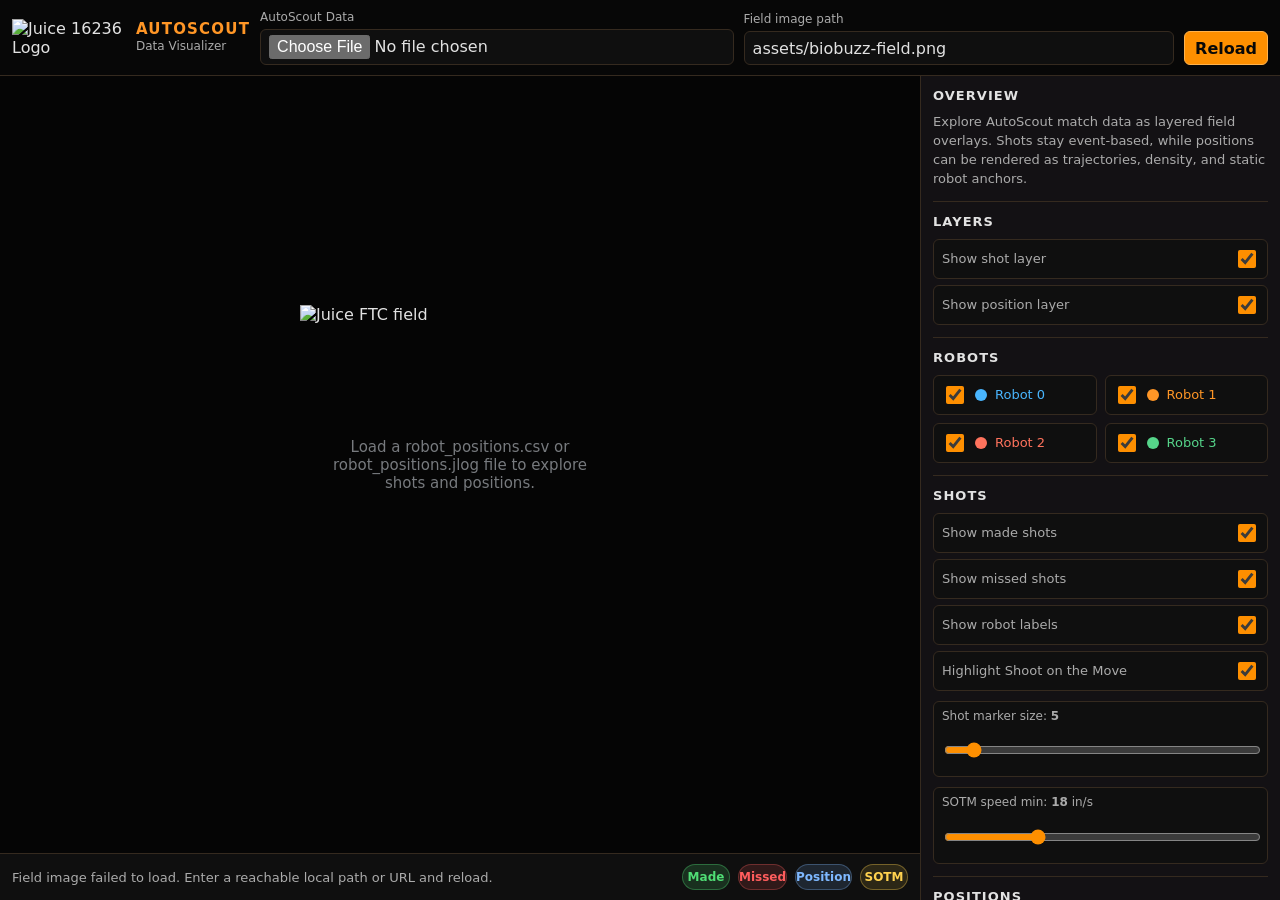
==== tools/data_visualizer.html @ f6c2db97 "Adapt AutoScout to BIOBUZZ (2026-27): POLLEN shots, angled camera - autoscout/season.py: game-specif" ====
<!doctype html>
<html lang="en">
<head>
  <meta charset="utf-8">
  <meta name="viewport" content="width=device-width, initial-scale=1">
  <title>Data Visualizer</title>
  <style>
    :root {
      color-scheme: dark;
      --bg: #080808;
      --panel: #131114;
      --panel-2: #1a1712;
      --line: #352a1f;
      --muted: #ababab;
      --text: #e2e2e2;
      --accent: #fe8f00;
      --accent-2: #ff9626;
      --gold: #ffd24f;
      --danger: #d95f45;
      --green: #50dd75;
      --red: #ff5d5d;
      --neutral: #7eb8ff;
      --r0: #49b6ff;
      --r1: #ff9626;
      --r2: #ff735d;
      --r3: #56d58a;
      font-family: Poppins, ui-sans-serif, system-ui, -apple-system, BlinkMacSystemFont, "Segoe UI", sans-serif;
    }

    * {
      box-sizing: border-box;
    }

    body {
      margin: 0;
      height: 100vh;
      overflow: hidden;
      background: var(--bg);
      color: var(--text);
    }

    .app {
      display: grid;
      grid-template-rows: auto 1fr;
      height: 100vh;
      min-height: 0;
    }

    label {
      color: var(--muted);
      font-size: 12px;
      line-height: 1.2;
    }

    button,
    input,
    select {
      font: inherit;
    }

    button {
      border: 1px solid var(--line);
      border-radius: 6px;
      background: var(--panel-2);
      color: var(--text);
      min-height: 34px;
      padding: 0 10px;
      cursor: pointer;
    }

    button:hover {
      border-color: #6f4c1c;
      background: #241b10;
    }

    button.primary {
      background: #fe8f00;
      border-color: #ffb24d;
      color: #080808;
      font-weight: 800;
    }

    input,
    select {
      width: 100%;
      border: 1px solid var(--line);
      border-radius: 6px;
      background: #0f0f0f;
      color: var(--text);
      min-height: 34px;
      padding: 6px 8px;
    }

    input[type="file"] {
      padding: 5px 8px;
    }

    input[type="range"] {
      padding: 0;
      accent-color: var(--accent);
    }

    .topbar {
      display: grid;
      grid-template-columns: minmax(170px, auto) minmax(180px, 1.1fr) minmax(180px, 1fr) auto;
      gap: 10px;
      align-items: end;
      padding: 10px 12px;
      border-bottom: 1px solid var(--line);
      background: rgba(8, 8, 8, 0.9);
      backdrop-filter: blur(5px);
    }

    .brand {
      display: grid;
      grid-template-columns: 112px minmax(0, 1fr);
      gap: 12px;
      align-items: center;
      min-width: 0;
      align-self: center;
    }

    .brand-logo {
      display: flex;
      align-items: center;
      min-width: 0;
    }

    .brand-logo img {
      display: block;
      width: 112px;
      max-height: 40px;
      object-fit: contain;
    }

    .brand-name {
      font-size: 15px;
      font-weight: 800;
      line-height: 1.05;
      color: var(--accent-2);
      white-space: nowrap;
      text-transform: uppercase;
      letter-spacing: .08em;
    }

    .brand-subtitle {
      margin-top: 3px;
      color: var(--muted);
      font-size: 12px;
      line-height: 1.1;
      white-space: nowrap;
    }

    .field {
      display: grid;
      gap: 5px;
      min-width: 0;
    }

    .workspace {
      display: grid;
      grid-template-columns: 1fr 360px;
      min-height: 0;
      overflow: hidden;
    }

    .stage-shell {
      min-width: 0;
      min-height: 0;
      display: grid;
      grid-template-rows: 1fr auto;
      background: #050505;
    }

    .stage {
      position: relative;
      min-height: 0;
      overflow: hidden;
    }

    .field-shell {
      position: absolute;
      inset: 0;
      overflow: hidden;
      background: #050505;
      display: grid;
      place-items: center;
      padding: 16px;
    }

    .field-frame {
      position: relative;
      display: inline-block;
      max-width: 100%;
      max-height: 100%;
      min-width: 320px;
      min-height: 320px;
    }

    .field-image,
    .overlay {
      position: absolute;
      inset: 0;
      width: 100%;
      height: 100%;
    }

    .field-image {
      display: block;
      transform-origin: center center;
      object-fit: contain;
      background: #050505;
    }

    .overlay {
      overflow: visible;
      pointer-events: none;
    }

    #overlay {
      pointer-events: auto;
    }

    .overlay circle,
    .overlay line,
    .overlay rect,
    .overlay polygon {
      vector-effect: non-scaling-stroke;
    }

    .empty {
      position: absolute;
      inset: 0;
      display: grid;
      place-items: center;
      text-align: center;
      padding: 24px;
      color: #777a7e;
      font-size: 15px;
      letter-spacing: 0;
      pointer-events: none;
    }

    .transport {
      display: grid;
      grid-template-columns: 1fr auto auto auto auto;
      gap: 8px;
      align-items: center;
      padding: 10px 12px;
      border-top: 1px solid var(--line);
      background: #0f0f0f;
    }

    .status {
      color: var(--muted);
      font-size: 13px;
    }

    .side {
      min-height: 0;
      overflow: auto;
      border-left: 1px solid var(--line);
      background: var(--panel);
      padding: 12px;
      display: grid;
      gap: 12px;
      align-content: start;
    }

    .lede {
      margin: 0;
      color: var(--muted);
      font-size: 13px;
      line-height: 1.45;
    }

    .section {
      display: grid;
      gap: 10px;
      padding-bottom: 12px;
      border-bottom: 1px solid var(--line);
    }

    .section:last-child {
      border-bottom: 0;
      padding-bottom: 0;
    }

    .section-title {
      color: #e2e2e2;
      font-size: 13px;
      font-weight: 700;
      text-transform: uppercase;
      letter-spacing: .08em;
    }

    .robot-grid {
      display: grid;
      grid-template-columns: repeat(2, minmax(0, 1fr));
      gap: 8px;
    }

    .robot-chip {
      display: grid;
      grid-template-columns: auto auto 1fr;
      gap: 8px;
      align-items: center;
      min-width: 0;
      padding: 7px 8px;
      border: 1px solid var(--line);
      border-radius: 6px;
      background: #0f0f0f;
      font-size: 13px;
    }

    .robot-chip input,
    .toggle input {
      width: 18px;
      min-height: 18px;
      accent-color: var(--accent);
    }

    .swatch {
      width: 12px;
      height: 12px;
      border-radius: 999px;
      flex: 0 0 auto;
    }

    .toggles,
    .stats {
      display: grid;
      gap: 6px;
    }

    .toggle,
    .stat-card,
    .range-row {
      display: grid;
      align-items: center;
      padding: 7px 8px;
      border: 1px solid var(--line);
      border-radius: 6px;
      background: #0f0f0f;
      font-size: 13px;
    }

    .toggle {
      grid-template-columns: 1fr auto;
      gap: 8px;
    }

    .range-row {
      gap: 8px;
    }

    .stat-card {
      grid-template-columns: auto 1fr auto auto auto;
      gap: 8px;
    }

    .stat-label {
      font-weight: 700;
    }

    .pill {
      display: inline-flex;
      align-items: center;
      justify-content: center;
      min-width: 48px;
      min-height: 26px;
      border-radius: 999px;
      font-size: 12px;
      font-variant-numeric: tabular-nums;
      border: 1px solid var(--line);
      font-weight: 700;
    }

    .pill.green {
      background: rgba(80, 221, 117, 0.16);
      color: var(--green);
      border-color: rgba(80, 221, 117, 0.35);
    }

    .pill.red {
      background: rgba(255, 93, 93, 0.14);
      color: var(--red);
      border-color: rgba(255, 93, 93, 0.30);
    }

    .pill.neutral {
      background: rgba(126, 184, 255, 0.14);
      color: var(--neutral);
      border-color: rgba(126, 184, 255, 0.30);
    }

    .tooltip {
      position: fixed;
      z-index: 20;
      pointer-events: none;
      display: none;
      min-width: 190px;
      padding: 8px 10px;
      border-radius: 6px;
      border: 1px solid var(--line);
      background: rgba(8, 8, 8, 0.96);
      color: var(--text);
      font-size: 12px;
      line-height: 1.45;
    }

    .tooltip strong {
      display: block;
      margin-bottom: 3px;
      font-size: 13px;
    }

    .credit {
      color: var(--muted);
      font-size: 12px;
      line-height: 1.45;
    }

    .credit a {
      color: var(--accent-2);
    }

    @media (max-width: 920px) {
      .topbar {
        grid-template-columns: 1fr 1fr;
      }

      .brand {
        grid-column: 1 / -1;
      }

      .workspace {
        grid-template-columns: 1fr;
        overflow: auto;
      }

      .side {
        border-left: 0;
        border-top: 1px solid var(--line);
      }

      .field-image {
        max-height: 70vh;
      }
    }
  </style>
</head>
<body>
  <div class="app">
    <header class="topbar">
      <div class="brand" aria-label="Juice 16236 Data Visualizer">
        <div class="brand-logo">
          <img src="https://juicerobotics.org/assets/dark/logo.png" alt="Juice 16236 Logo">
        </div>
        <div>
          <div class="brand-name">AutoScout</div>
          <div class="brand-subtitle">Data Visualizer</div>
        </div>
      </div>
      <div class="field">
        <label for="csvFile">AutoScout Data</label>
        <input id="csvFile" type="file" accept=".csv,.jlog,text/csv,application/octet-stream">
      </div>
      <div class="field">
        <label for="imageUrl">Field image path</label>
        <input id="imageUrl" type="text" value="assets/biobuzz-field.png">
      </div>
      <button id="reloadImage" class="primary" type="button">Reload</button>
    </header>

    <main class="workspace">
      <section class="stage-shell">
        <div class="stage">
          <div class="field-shell">
            <div class="field-frame" id="fieldFrame">
              <img id="fieldImage" class="field-image" alt="Juice FTC field">
              <canvas id="heatmapLayer" class="overlay" aria-hidden="true"></canvas>
              <svg id="overlay" class="overlay"></svg>
              <div id="empty" class="empty">
                Load a <code>robot_positions.csv</code> or <code>robot_positions.jlog</code> file to explore shot and position layers.
              </div>
            </div>
          </div>
        </div>
        <div class="transport">
          <div class="status" id="status">Load a CSV or JLOG to begin.</div>
          <div class="pill green">Made</div>
          <div class="pill red">Missed</div>
          <div class="pill neutral">Position</div>
          <div class="pill" style="color: var(--gold); border-color: rgba(255, 210, 79, 0.35); background: rgba(255, 210, 79, 0.12);">SOTM</div>
        </div>
      </section>

      <aside class="side">
        <section class="section">
          <div class="section-title">Overview</div>
          <p class="lede">
            Explore AutoScout match data as layered field overlays. Shots stay event-based, while positions can be rendered as trajectories, density, and static robot anchors.
          </p>
        </section>

        <section class="section">
          <div class="section-title">Layers</div>
          <div class="toggles">
            <label class="toggle">
              <span>Show shot layer</span>
              <input id="showShotLayer" type="checkbox" checked>
            </label>
            <label class="toggle">
              <span>Show position layer</span>
              <input id="showPositionLayer" type="checkbox" checked>
            </label>
          </div>
        </section>

        <section class="section">
          <div class="section-title">Robots</div>
          <div class="robot-grid" id="robotFilters"></div>
        </section>

        <section class="section">
          <div class="section-title">Shots</div>
          <div class="toggles">
            <label class="toggle">
              <span>Show made shots</span>
              <input id="showMade" type="checkbox" checked>
            </label>
            <label class="toggle">
              <span>Show missed shots</span>
              <input id="showMissed" type="checkbox" checked>
            </label>
            <label class="toggle">
              <span>Show robot labels</span>
              <input id="showLabels" type="checkbox" checked>
            </label>
            <label class="toggle">
              <span>Highlight Shoot on the Move</span>
              <input id="showShootOnMove" type="checkbox" checked>
            </label>
          </div>
          <div class="range-row">
            <label for="dotSize">Shot marker size: <strong id="dotSizeValue">5</strong></label>
            <input id="dotSize" type="range" min="4" max="18" step="1" value="5">
          </div>
          <div class="range-row">
            <label for="shotMoveSpeed">SOTM speed min: <strong id="shotMoveSpeedValue">18</strong> in/s</label>
            <input id="shotMoveSpeed" type="range" min="6" max="48" step="1" value="18">
          </div>
        </section>

        <section class="section">
          <div class="section-title">Positions</div>
          <div class="toggles">
            <label class="toggle">
              <span>Plot trajectories</span>
              <input id="showTrajectory" type="checkbox" checked>
            </label>
            <label class="toggle">
              <span>Display heatmap</span>
              <input id="showHeatmap" type="checkbox" checked>
            </label>
            <label class="toggle">
              <span>Show centroid anchors</span>
              <input id="showCentroids" type="checkbox" checked>
            </label>
            <label class="toggle">
              <span>Show start/end markers</span>
              <input id="showEndpoints" type="checkbox" checked>
            </label>
            <label class="toggle">
              <span>Show sampled position dots</span>
              <input id="showSamples" type="checkbox">
            </label>
          </div>
          <div class="range-row">
            <label for="heatRadius">Heat radius: <strong id="heatRadiusValue">11</strong></label>
            <input id="heatRadius" type="range" min="10" max="48" step="1" value="11">
          </div>
        </section>

        <section class="section">
          <div class="section-title">Display</div>
          <button id="rotateField" type="button">Rotate Field (90°)</button>
        </section>

        <section class="section">
          <div class="section-title">Summary</div>
          <div class="stats" id="stats"></div>
        </section>

        <section class="section">
          <div class="section-title">Notes</div>
          <div class="credit">
            Default background image: local asset at <code>assets/biobuzz-field.png</code>.
            Only the background image rotates; the plotted data remains in AutoScout's center-origin field frame with <code>x</code> and <code>y</code> spanning roughly <code>-72..72</code> inches.
          </div>
        </section>
      </aside>
    </main>
  </div>

  <div id="tooltip" class="tooltip"></div>

  <script src="../util/jlog.js"></script>
  <script>
    const ROBOT_COUNT = 4;
    const FIELD_MIN = -72;
    const FIELD_MAX = 72;
    const FIELD_SPAN = FIELD_MAX - FIELD_MIN;
    const RESOLVED_RESULTS = new Set(["made", "missed"]);

    const state = {
      shots: [],
      positionsByRobot: Array.from({ length: ROBOT_COUNT }, () => []),
      filters: {
        robots: [true, true, true, true],
        layers: {
          shots: true,
          positions: true,
        },
        shots: {
          showMade: true,
          showMissed: true,
          showLabels: true,
          showShootOnMove: true,
          dotSize: 5,
          shotMoveSpeed: 18,
        },
        positions: {
          showTrajectory: true,
          showHeatmap: true,
          showCentroids: true,
          showEndpoints: true,
          showSamples: false,
          heatRadius: 11,
        },
      },
      rotationQuarterTurns: 1,
    };

    const els = {
      csvFile: document.getElementById("csvFile"),
      imageUrl: document.getElementById("imageUrl"),
      reloadImage: document.getElementById("reloadImage"),
      fieldImage: document.getElementById("fieldImage"),
      fieldFrame: document.getElementById("fieldFrame"),
      fieldShell: document.querySelector(".field-shell"),
      heatmapLayer: document.getElementById("heatmapLayer"),
      overlay: document.getElementById("overlay"),
      empty: document.getElementById("empty"),
      status: document.getElementById("status"),
      stats: document.getElementById("stats"),
      robotFilters: document.getElementById("robotFilters"),
      showShotLayer: document.getElementById("showShotLayer"),
      showPositionLayer: document.getElementById("showPositionLayer"),
      showMade: document.getElementById("showMade"),
      showMissed: document.getElementById("showMissed"),
      showLabels: document.getElementById("showLabels"),
      showShootOnMove: document.getElementById("showShootOnMove"),
      showTrajectory: document.getElementById("showTrajectory"),
      showHeatmap: document.getElementById("showHeatmap"),
      showCentroids: document.getElementById("showCentroids"),
      showEndpoints: document.getElementById("showEndpoints"),
      showSamples: document.getElementById("showSamples"),
      rotateField: document.getElementById("rotateField"),
      dotSize: document.getElementById("dotSize"),
      dotSizeValue: document.getElementById("dotSizeValue"),
      shotMoveSpeed: document.getElementById("shotMoveSpeed"),
      shotMoveSpeedValue: document.getElementById("shotMoveSpeedValue"),
      heatRadius: document.getElementById("heatRadius"),
      heatRadiusValue: document.getElementById("heatRadiusValue"),
      tooltip: document.getElementById("tooltip"),
    };

    function cssVar(name) {
      return getComputedStyle(document.documentElement).getPropertyValue(name).trim();
    }

    function robotColor(index) {
      return cssVar(["--r0", "--r1", "--r2", "--r3"][index]) || "#ffffff";
    }

    function rgba(color, alpha) {
      const hex = color.trim();
      if (!hex.startsWith("#")) return color;
      const raw = hex.slice(1);
      const sized = raw.length === 3 ? raw.split("").map((ch) => ch + ch).join("") : raw;
      const int = Number.parseInt(sized, 16);
      const r = (int >> 16) & 255;
      const g = (int >> 8) & 255;
      const b = int & 255;
      return `rgba(${r}, ${g}, ${b}, ${alpha})`;
    }

    function initRobotFilters() {
      els.robotFilters.innerHTML = "";
      for (let i = 0; i < ROBOT_COUNT; i += 1) {
        const label = document.createElement("label");
        label.className = "robot-chip";
        label.style.color = robotColor(i);

        const checkbox = document.createElement("input");
        checkbox.type = "checkbox";
        checkbox.checked = true;
        checkbox.addEventListener("change", () => {
          state.filters.robots[i] = checkbox.checked;
          render();
        });

        const swatch = document.createElement("span");
        swatch.className = "swatch";
        swatch.style.background = robotColor(i);

        const text = document.createElement("span");
        text.textContent = `Robot ${i}`;

        label.append(checkbox, swatch, text);
        els.robotFilters.appendChild(label);
      }
    }

    function setStatus(message) {
      els.status.textContent = message;
    }

    function reloadImage() {
      const raw = els.imageUrl.value.trim();
      if (!raw) return;
      try {
        els.fieldImage.src = new URL(raw, window.location.href).href;
      } catch (_error) {
        els.fieldImage.src = raw;
      }
    }

    function syncFrameSize() {
      const img = els.fieldImage;
      const frame = els.fieldFrame;
      const shell = els.fieldShell;
      const naturalW = img.naturalWidth || 0;
      const naturalH = img.naturalHeight || 0;
      if (!naturalW || !naturalH || !shell) return;

      const turns = ((state.rotationQuarterTurns % 4) + 4) % 4;
      const rotatedW = turns % 2 === 1 ? naturalH : naturalW;
      const rotatedH = turns % 2 === 1 ? naturalW : naturalH;
      const maxW = Math.max(1, shell.clientWidth - 32);
      const maxH = Math.max(1, shell.clientHeight - 32);
      const scale = Math.min(maxW / rotatedW, maxH / rotatedH, 1);
      const frameW = Math.max(1, Math.round(rotatedW * scale));
      const frameH = Math.max(1, Math.round(rotatedH * scale));

      frame.style.width = `${frameW}px`;
      frame.style.height = `${frameH}px`;

      if (turns % 2 === 1) {
        img.style.width = `${frameH}px`;
        img.style.height = `${frameW}px`;
      } else {
        img.style.width = `${frameW}px`;
        img.style.height = `${frameH}px`;
      }
      img.style.left = "50%";
      img.style.top = "50%";
      img.style.transform = `translate(-50%, -50%) rotate(${turns * 90}deg)`;
    }

    function parseCsv(text) {
      const lines = text.replace(/\r/g, "").split("\n").filter(Boolean);
      if (lines.length < 2) return [];
      const header = splitCsvLine(lines[0]);
      const rows = [];
      for (let i = 1; i < lines.length; i += 1) {
        const cells = splitCsvLine(lines[i]);
        const row = {};
        header.forEach((key, idx) => {
          row[key] = cells[idx] ?? "";
        });
        rows.push(row);
      }
      return rows;
    }

    function splitCsvLine(line) {
      const cells = [];
      let current = "";
      let inQuotes = false;
      for (let i = 0; i < line.length; i += 1) {
        const ch = line[i];
        if (ch === "\"") {
          if (inQuotes && line[i + 1] === "\"") {
            current += "\"";
            i += 1;
          } else {
            inQuotes = !inQuotes;
          }
        } else if (ch === "," && !inQuotes) {
          cells.push(current);
          current = "";
        } else {
          current += ch;
        }
      }
      cells.push(current);
      return cells;
    }

    function extractShots(rows) {
      const shots = [];
      rows.forEach((row, rowIndex) => {
        const timestamp = Number(row.timestamp_s);
        for (let robot = 0; robot < ROBOT_COUNT; robot += 1) {
          const result = (row[`robot${robot}_shot_result`] || "").trim().toLowerCase();
          if (!RESOLVED_RESULTS.has(result)) continue;
          const x = Number(row[`robot${robot}_shot_x_in`]);
          const y = Number(row[`robot${robot}_shot_y_in`]);
          if (!Number.isFinite(x) || !Number.isFinite(y)) continue;
          shots.push({
            robot,
            result,
            x,
            y,
            goal: (row[`robot${robot}_shot_goal`] || "").trim(),
            timestamp,
            rowIndex,
          });
        }
      });
      return dedupeShots(shots);
    }

    function annotateShotsWithMotion(shots, positionsByRobot) {
      return shots.map((shot) => ({
        ...shot,
        speedInPerS: estimateShotSpeed(positionsByRobot[shot.robot] || [], shot.timestamp),
      }));
    }

    function estimateShotSpeed(samples, timestamp) {
      if (!Number.isFinite(timestamp) || samples.length < 2) return null;

      let prev = null;
      let next = null;
      for (let i = 0; i < samples.length; i += 1) {
        const sample = samples[i];
        if (!Number.isFinite(sample.timestamp)) continue;
        if (sample.timestamp <= timestamp) {
          prev = sample;
          continue;
        }
        next = sample;
        break;
      }

      let a = prev;
      let b = next;
      if (!a || !b) {
        let nearestIndex = -1;
        let nearestDelta = Infinity;
        for (let i = 0; i < samples.length; i += 1) {
          const sample = samples[i];
          if (!Number.isFinite(sample.timestamp)) continue;
          const delta = Math.abs(sample.timestamp - timestamp);
          if (delta < nearestDelta) {
            nearestDelta = delta;
            nearestIndex = i;
          }
        }
        if (nearestIndex < 0) return null;
        if (nearestIndex === 0) {
          a = samples[0];
          b = samples[1];
        } else if (nearestIndex >= samples.length - 1) {
          a = samples[samples.length - 2];
          b = samples[samples.length - 1];
        } else {
          a = samples[nearestIndex - 1];
          b = samples[nearestIndex + 1];
        }
      }

      if (!a || !b) return null;
      const dt = Math.abs(b.timestamp - a.timestamp);
      if (!Number.isFinite(dt) || dt <= 1e-6) return null;
      const dx = b.x - a.x;
      const dy = b.y - a.y;
      return Math.hypot(dx, dy) / dt;
    }

    function extractPositions(rows) {
      const positions = Array.from({ length: ROBOT_COUNT }, () => []);
      rows.forEach((row, rowIndex) => {
        const timestamp = Number(row.timestamp_s);
        for (let robot = 0; robot < ROBOT_COUNT; robot += 1) {
          const x = Number(row[`robot${robot}_x_in`]);
          const y = Number(row[`robot${robot}_y_in`]);
          if (!Number.isFinite(x) || !Number.isFinite(y)) continue;
          const visible = parseVisible(row[`robot${robot}_visible`]);
          if (visible === false) continue;
          positions[robot].push({ robot, x, y, timestamp, rowIndex });
        }
      });
      return positions;
    }

    function parseVisible(value) {
      const normalized = String(value ?? "").trim().toLowerCase();
      if (!normalized) return null;
      if (["1", "true", "yes", "y"].includes(normalized)) return true;
      if (["0", "false", "no", "n"].includes(normalized)) return false;
      return null;
    }

    function dedupeShots(shots) {
      const seen = new Set();
      return shots.filter((shot) => {
        const key = [
          shot.robot,
          shot.result,
          shot.goal,
          finiteKey(shot.timestamp),
          shot.x.toFixed(2),
          shot.y.toFixed(2),
        ].join("|");
        if (seen.has(key)) return false;
        seen.add(key);
        return true;
      });
    }

    function finiteKey(value) {
      return Number.isFinite(value) ? value.toFixed(4) : "na";
    }

    function filteredShots() {
      if (!state.filters.layers.shots) return [];
      return state.shots.filter((shot) => {
        if (!state.filters.robots[shot.robot]) return false;
        if (shot.result === "made" && !state.filters.shots.showMade) return false;
        if (shot.result === "missed" && !state.filters.shots.showMissed) return false;
        return true;
      });
    }

    function isShootOnMove(shot) {
      return shot.result === "made"
        && Number.isFinite(shot.speedInPerS)
        && shot.speedInPerS >= state.filters.shots.shotMoveSpeed;
    }

    function filteredPositionsByRobot() {
      if (!state.filters.layers.positions) {
        return Array.from({ length: ROBOT_COUNT }, () => []);
      }
      return state.positionsByRobot.map((samples, robot) => (
        state.filters.robots[robot] ? samples : []
      ));
    }

    function fieldToImageX(x, width) {
      return ((x - FIELD_MIN) / FIELD_SPAN) * width;
    }

    function fieldToImageY(y, height) {
      return ((y - FIELD_MIN) / FIELD_SPAN) * height;
    }

    function updateRotationButton() {
      const deg = ((state.rotationQuarterTurns % 4) + 4) % 4 * 90;
      els.rotateField.textContent = `Rotate Field (${deg}°)`;
    }

    function totalPositionSamples(positionsByRobot) {
      return positionsByRobot.reduce((sum, samples) => sum + samples.length, 0);
    }

    function hasPositionVisualsEnabled() {
      const filters = state.filters.positions;
      return filters.showTrajectory || filters.showHeatmap || filters.showCentroids || filters.showEndpoints || filters.showSamples;
    }

    function visibleElementCount(visibleShots, visiblePositionsByRobot) {
      return visibleShots.length + totalPositionSamples(visiblePositionsByRobot);
    }

    function render() {
      syncFrameSize();

      const visibleShots = filteredShots();
      const visiblePositionsByRobot = filteredPositionsByRobot();
      const loadedShotCount = state.shots.length;
      const loadedPositionCount = totalPositionSamples(state.positionsByRobot);
      const hasLoadedData = loadedShotCount > 0 || loadedPositionCount > 0;
      const positionVisualsEnabled = hasPositionVisualsEnabled();

      renderStats(visibleShots, visiblePositionsByRobot);
      renderHeatmap(visiblePositionsByRobot);
      renderOverlay(visibleShots, visiblePositionsByRobot);

      if (!hasLoadedData) {
        els.empty.style.display = "grid";
        els.empty.textContent = "Load a robot_positions.csv or robot_positions.jlog file to explore shots and positions.";
        setStatus("Load a CSV or JLOG to begin.");
        return;
      }

      const shotLayerActive = state.filters.layers.shots && (state.filters.shots.showMade || state.filters.shots.showMissed);
      const positionLayerActive = state.filters.layers.positions && positionVisualsEnabled;
      if (!shotLayerActive && !positionLayerActive) {
        els.empty.style.display = "grid";
        els.empty.textContent = "Turn on at least one visible layer mode to render data.";
        setStatus("No active layer visuals are enabled.");
        return;
      }

      const visiblePositions = totalPositionSamples(visiblePositionsByRobot);
      const totalVisible = visibleElementCount(visibleShots, visiblePositionsByRobot);
      if (!totalVisible) {
        els.empty.style.display = "grid";
        els.empty.textContent = "No data matches the current filters.";
      } else {
        els.empty.style.display = "none";
        els.empty.textContent = "";
      }

      setStatus(`Showing ${visibleShots.length} shot events and ${visiblePositions} position samples from ${loadedShotCount} shots and ${loadedPositionCount} positions.`);
    }

    function renderStats(visibleShots, visiblePositionsByRobot) {
      const perRobot = Array.from({ length: ROBOT_COUNT }, () => ({ made: 0, missed: 0, positions: 0 }));
      visibleShots.forEach((shot) => {
        perRobot[shot.robot][shot.result] += 1;
      });
      visiblePositionsByRobot.forEach((samples, robot) => {
        perRobot[robot].positions = samples.length;
      });

      els.stats.innerHTML = "";
      perRobot.forEach((counts, robot) => {
        const card = document.createElement("div");
        card.className = "stat-card";

        const swatch = document.createElement("span");
        swatch.className = "swatch";
        swatch.style.background = robotColor(robot);

        const label = document.createElement("div");
        label.className = "stat-label";
        label.textContent = `Robot ${robot}`;

        const made = document.createElement("div");
        made.className = "pill green";
        made.textContent = `M ${counts.made}`;

        const missed = document.createElement("div");
        missed.className = "pill red";
        missed.textContent = `X ${counts.missed}`;

        const positions = document.createElement("div");
        positions.className = "pill neutral";
        positions.textContent = `P ${counts.positions}`;

        card.append(swatch, label, made, missed, positions);
        els.stats.appendChild(card);
      });
    }

    function renderHeatmap(positionsByRobot) {
      const canvas = els.heatmapLayer;
      const width = Math.max(1, els.fieldFrame.clientWidth || 1);
      const height = Math.max(1, els.fieldFrame.clientHeight || 1);
      const dpr = window.devicePixelRatio || 1;
      canvas.width = Math.max(1, Math.round(width * dpr));
      canvas.height = Math.max(1, Math.round(height * dpr));
      canvas.style.width = `${width}px`;
      canvas.style.height = `${height}px`;

      const ctx = canvas.getContext("2d");
      ctx.setTransform(dpr, 0, 0, dpr, 0, 0);
      ctx.clearRect(0, 0, width, height);

      if (!state.filters.layers.positions || !state.filters.positions.showHeatmap) return;

      ctx.globalCompositeOperation = "lighter";
      const radius = state.filters.positions.heatRadius;
      positionsByRobot.forEach((samples, robot) => {
        if (!samples.length) return;
        const color = robotColor(robot);
        const step = Math.max(1, Math.ceil(samples.length / 1600));
        for (let i = 0; i < samples.length; i += step) {
          const sample = samples[i];
          const x = fieldToImageX(sample.x, width);
          const y = fieldToImageY(sample.y, height);
          const gradient = ctx.createRadialGradient(x, y, 0, x, y, radius);
          gradient.addColorStop(0, rgba(color, 0.23));
          gradient.addColorStop(0.45, rgba(color, 0.12));
          gradient.addColorStop(1, rgba(color, 0));
          ctx.fillStyle = gradient;
          ctx.beginPath();
          ctx.arc(x, y, radius, 0, Math.PI * 2);
          ctx.fill();
        }
      });
      ctx.globalCompositeOperation = "source-over";
    }

    function renderOverlay(shots, positionsByRobot) {
      const width = Math.max(1, els.fieldFrame.clientWidth || 1);
      const height = Math.max(1, els.fieldFrame.clientHeight || 1);
      els.overlay.setAttribute("viewBox", `0 0 ${width} ${height}`);
      els.overlay.innerHTML = "";

      if (state.filters.layers.positions) {
        if (state.filters.positions.showTrajectory) {
          renderTrajectories(positionsByRobot, width, height);
        }
        if (state.filters.positions.showSamples) {
          renderPositionSamples(positionsByRobot, width, height);
        }
        if (state.filters.positions.showEndpoints) {
          renderEndpoints(positionsByRobot, width, height);
        }
        if (state.filters.positions.showCentroids) {
          renderCentroids(positionsByRobot, width, height);
        }
      }

      if (state.filters.layers.shots) {
        renderShots(shots, width, height);
      }
    }

    function renderTrajectories(positionsByRobot, width, height) {
      positionsByRobot.forEach((samples, robot) => {
        if (samples.length < 2) return;
        const polyline = document.createElementNS("http://www.w3.org/2000/svg", "polyline");
        const step = Math.max(1, Math.ceil(samples.length / 1400));
        const points = [];
        for (let i = 0; i < samples.length; i += step) {
          const sample = samples[i];
          points.push(`${fieldToImageX(sample.x, width)},${fieldToImageY(sample.y, height)}`);
        }
        const last = samples[samples.length - 1];
        points.push(`${fieldToImageX(last.x, width)},${fieldToImageY(last.y, height)}`);
        polyline.setAttribute("points", points.join(" "));
        polyline.setAttribute("fill", "none");
        polyline.setAttribute("stroke", rgba(robotColor(robot), 0.8));
        polyline.setAttribute("stroke-width", "2.4");
        polyline.setAttribute("stroke-linejoin", "round");
        polyline.setAttribute("stroke-linecap", "round");
        els.overlay.appendChild(polyline);
      });
    }

    function renderPositionSamples(positionsByRobot, width, height) {
      positionsByRobot.forEach((samples, robot) => {
        if (!samples.length) return;
        const color = robotColor(robot);
        const step = Math.max(1, Math.ceil(samples.length / 420));
        for (let i = 0; i < samples.length; i += step) {
          const sample = samples[i];
          const group = document.createElementNS("http://www.w3.org/2000/svg", "g");
          const dot = document.createElementNS("http://www.w3.org/2000/svg", "circle");
          const x = fieldToImageX(sample.x, width);
          const y = fieldToImageY(sample.y, height);
          dot.setAttribute("cx", x);
          dot.setAttribute("cy", y);
          dot.setAttribute("r", "2.8");
          dot.setAttribute("fill", rgba(color, 0.55));
          dot.setAttribute("stroke", rgba("#ffffff", 0.5));
          dot.setAttribute("stroke-width", "0.9");
          group.appendChild(dot);
          bindTooltip(group, () => tooltipForSample(sample));
          els.overlay.appendChild(group);
        }
      });
    }

    function renderEndpoints(positionsByRobot, width, height) {
      positionsByRobot.forEach((samples, robot) => {
        if (!samples.length) return;
        const start = samples[0];
        const end = samples[samples.length - 1];
        const color = robotColor(robot);

        const startGroup = document.createElementNS("http://www.w3.org/2000/svg", "g");
        const startRect = document.createElementNS("http://www.w3.org/2000/svg", "rect");
        const sx = fieldToImageX(start.x, width);
        const sy = fieldToImageY(start.y, height);
        startRect.setAttribute("x", sx - 4.5);
        startRect.setAttribute("y", sy - 4.5);
        startRect.setAttribute("width", "9");
        startRect.setAttribute("height", "9");
        startRect.setAttribute("fill", rgba(color, 0.2));
        startRect.setAttribute("stroke", color);
        startRect.setAttribute("stroke-width", "2");
        startGroup.appendChild(startRect);
        bindTooltip(startGroup, () => tooltipForEndpoint("Start", start));
        els.overlay.appendChild(startGroup);

        const endGroup = document.createElementNS("http://www.w3.org/2000/svg", "g");
        const endDiamond = document.createElementNS("http://www.w3.org/2000/svg", "polygon");
        const ex = fieldToImageX(end.x, width);
        const ey = fieldToImageY(end.y, height);
        endDiamond.setAttribute("points", `${ex},${ey - 6} ${ex + 6},${ey} ${ex},${ey + 6} ${ex - 6},${ey}`);
        endDiamond.setAttribute("fill", rgba(color, 0.2));
        endDiamond.setAttribute("stroke", color);
        endDiamond.setAttribute("stroke-width", "2");
        endGroup.appendChild(endDiamond);
        bindTooltip(endGroup, () => tooltipForEndpoint("End", end));
        els.overlay.appendChild(endGroup);
      });
    }

    function renderCentroids(positionsByRobot, width, height) {
      positionsByRobot.forEach((samples, robot) => {
        if (!samples.length) return;
        const centroid = computeCentroid(samples);
        const color = robotColor(robot);
        const x = fieldToImageX(centroid.x, width);
        const y = fieldToImageY(centroid.y, height);

        const group = document.createElementNS("http://www.w3.org/2000/svg", "g");
        const ring = document.createElementNS("http://www.w3.org/2000/svg", "circle");
        const hLine = document.createElementNS("http://www.w3.org/2000/svg", "line");
        const vLine = document.createElementNS("http://www.w3.org/2000/svg", "line");
        ring.setAttribute("cx", x);
        ring.setAttribute("cy", y);
        ring.setAttribute("r", "7");
        ring.setAttribute("fill", rgba(color, 0.12));
        ring.setAttribute("stroke", color);
        ring.setAttribute("stroke-width", "2");

        hLine.setAttribute("x1", x - 10);
        hLine.setAttribute("y1", y);
        hLine.setAttribute("x2", x + 10);
        hLine.setAttribute("y2", y);
        hLine.setAttribute("stroke", rgba(color, 0.9));
        hLine.setAttribute("stroke-width", "1.8");

        vLine.setAttribute("x1", x);
        vLine.setAttribute("y1", y - 10);
        vLine.setAttribute("x2", x);
        vLine.setAttribute("y2", y + 10);
        vLine.setAttribute("stroke", rgba(color, 0.9));
        vLine.setAttribute("stroke-width", "1.8");

        group.append(ring, hLine, vLine);
        bindTooltip(group, () => tooltipForCentroid(robot, centroid, samples.length));
        els.overlay.appendChild(group);
      });
    }

    function renderShots(shots, width, height) {
      shots.forEach((shot) => {
        const x = fieldToImageX(shot.x, width);
        const y = fieldToImageY(shot.y, height);
        const group = document.createElementNS("http://www.w3.org/2000/svg", "g");
        const fill = shot.result === "made" ? cssVar("--green") : cssVar("--red");
        const stroke = robotColor(shot.robot);
        const radius = state.filters.shots.dotSize;
        const highlightShootOnMove = state.filters.shots.showShootOnMove && isShootOnMove(shot);

        if (shot.result === "made") {
          const circle = document.createElementNS("http://www.w3.org/2000/svg", "circle");
          const ring = document.createElementNS("http://www.w3.org/2000/svg", "circle");

          ring.setAttribute("cx", x);
          ring.setAttribute("cy", y);
          ring.setAttribute("r", radius + 3);
          ring.setAttribute("fill", "rgba(8, 15, 20, 0.28)");
          ring.setAttribute("stroke", stroke);
          ring.setAttribute("stroke-width", "2.5");

          circle.setAttribute("cx", x);
          circle.setAttribute("cy", y);
          circle.setAttribute("r", radius);
          circle.setAttribute("fill", fill);
          circle.setAttribute("stroke", "rgba(255,255,255,0.92)");
          circle.setAttribute("stroke-width", "1.6");

          group.append(ring, circle);
          if (highlightShootOnMove) {
            const highlight = document.createElementNS("http://www.w3.org/2000/svg", "circle");
            highlight.setAttribute("cx", x);
            highlight.setAttribute("cy", y);
            highlight.setAttribute("r", radius + 7);
            highlight.setAttribute("fill", "none");
            highlight.setAttribute("stroke", cssVar("--gold"));
            highlight.setAttribute("stroke-width", "3");
            highlight.setAttribute("stroke-dasharray", "3 4");
            group.appendChild(highlight);
          }
        } else {
          const ring = document.createElementNS("http://www.w3.org/2000/svg", "circle");
          const hLine = document.createElementNS("http://www.w3.org/2000/svg", "line");
          const vLine = document.createElementNS("http://www.w3.org/2000/svg", "line");
          const arm = radius + 3;

          ring.setAttribute("cx", x);
          ring.setAttribute("cy", y);
          ring.setAttribute("r", radius + 1);
          ring.setAttribute("fill", "rgba(8, 15, 20, 0.22)");
          ring.setAttribute("stroke", stroke);
          ring.setAttribute("stroke-width", "2");

          hLine.setAttribute("x1", x - arm);
          hLine.setAttribute("y1", y);
          hLine.setAttribute("x2", x + arm);
          hLine.setAttribute("y2", y);
          hLine.setAttribute("stroke", fill);
          hLine.setAttribute("stroke-width", "2.4");
          hLine.setAttribute("stroke-linecap", "round");

          vLine.setAttribute("x1", x);
          vLine.setAttribute("y1", y - arm);
          vLine.setAttribute("x2", x);
          vLine.setAttribute("y2", y + arm);
          vLine.setAttribute("stroke", fill);
          vLine.setAttribute("stroke-width", "2.4");
          vLine.setAttribute("stroke-linecap", "round");

          group.append(ring, hLine, vLine);
        }

        if (state.filters.shots.showLabels) {
          const label = document.createElementNS("http://www.w3.org/2000/svg", "text");
          label.setAttribute("x", x + radius + 6);
          label.setAttribute("y", y - radius - 3);
          label.setAttribute("fill", highlightShootOnMove ? cssVar("--gold") : stroke);
          label.setAttribute("font-size", "13");
          label.setAttribute("font-weight", "700");
          label.setAttribute("paint-order", "stroke");
          label.setAttribute("stroke", "rgba(0,0,0,0.72)");
          label.setAttribute("stroke-width", "3");
          label.textContent = highlightShootOnMove ? `R${shot.robot} SOTM` : `R${shot.robot}`;
          group.appendChild(label);
        }

        bindTooltip(group, () => tooltipForShot(shot));
        els.overlay.appendChild(group);
      });
    }

    function computeCentroid(samples) {
      let sumX = 0;
      let sumY = 0;
      samples.forEach((sample) => {
        sumX += sample.x;
        sumY += sample.y;
      });
      return {
        x: sumX / samples.length,
        y: sumY / samples.length,
      };
    }

    function bindTooltip(node, htmlBuilder) {
      node.addEventListener("mousemove", (event) => showTooltip(event, htmlBuilder()));
      node.addEventListener("mouseleave", hideTooltip);
    }

    function tooltipForShot(shot) {
      const speedText = Number.isFinite(shot.speedInPerS) ? `${shot.speedInPerS.toFixed(1)} in/s` : "n/a";
      return `
        <strong>Robot ${shot.robot} ${shot.result === "made" ? "made" : "missed"} shot</strong>
        x: ${shot.x.toFixed(2)} in<br>
        y: ${shot.y.toFixed(2)} in<br>
        goal: ${shot.goal || "unknown"}<br>
        speed: ${speedText}<br>
        shoot on the move: ${isShootOnMove(shot) ? "yes" : "no"}<br>
        t: ${Number.isFinite(shot.timestamp) ? shot.timestamp.toFixed(2) : "n/a"} s
      `;
    }

    function tooltipForSample(sample) {
      return `
        <strong>Robot ${sample.robot} position sample</strong>
        x: ${sample.x.toFixed(2)} in<br>
        y: ${sample.y.toFixed(2)} in<br>
        t: ${Number.isFinite(sample.timestamp) ? sample.timestamp.toFixed(2) : "n/a"} s
      `;
    }

    function tooltipForEndpoint(label, sample) {
      return `
        <strong>${label} position for Robot ${sample.robot}</strong>
        x: ${sample.x.toFixed(2)} in<br>
        y: ${sample.y.toFixed(2)} in<br>
        t: ${Number.isFinite(sample.timestamp) ? sample.timestamp.toFixed(2) : "n/a"} s
      `;
    }

    function tooltipForCentroid(robot, centroid, count) {
      return `
        <strong>Robot ${robot} activity centroid</strong>
        x: ${centroid.x.toFixed(2)} in<br>
        y: ${centroid.y.toFixed(2)} in<br>
        samples: ${count}
      `;
    }

    function showTooltip(event, html) {
      els.tooltip.style.display = "block";
      els.tooltip.innerHTML = html;
      els.tooltip.style.left = `${event.clientX + 14}px`;
      els.tooltip.style.top = `${event.clientY + 14}px`;
    }

    function hideTooltip() {
      els.tooltip.style.display = "none";
    }

    async function handleCsvFile() {
      const file = els.csvFile.files[0];
      if (!file) return;
      const buffer = await file.arrayBuffer();
      loadRowsFromBuffer(buffer);
    }

    function loadRowsFromBuffer(buffer) {
      const rows = JuiceLog.sniffBuffer(buffer)
        ? JuiceLog.decodeRows(buffer)
        : parseCsv(new TextDecoder().decode(buffer));
      state.positionsByRobot = extractPositions(rows);
      state.shots = annotateShotsWithMotion(extractShots(rows), state.positionsByRobot);
      render();
    }

    async function loadDataFromUrl(url) {
      setStatus("Loading AutoScout data...");
      const response = await fetch(url, { cache: "no-store" });
      if (!response.ok) {
        throw new Error(`Request failed with ${response.status}`);
      }
      const buffer = await response.arrayBuffer();
      loadRowsFromBuffer(buffer);
    }

    function applyQueryParams() {
      const params = new URLSearchParams(window.location.search);
      const imageUrl = params.get("image");
      const dataUrl = params.get("data");
      if (imageUrl) {
        els.imageUrl.value = imageUrl;
      }
      if (dataUrl) {
        loadDataFromUrl(dataUrl).catch((error) => {
          console.error(error);
          setStatus(`Failed to load data file: ${error.message}`);
        });
      }
    }

    els.csvFile.addEventListener("change", () => {
      handleCsvFile().catch((error) => {
        console.error(error);
        setStatus(`Failed to parse data file: ${error.message}`);
      });
    });

    els.reloadImage.addEventListener("click", reloadImage);
    els.imageUrl.addEventListener("change", reloadImage);

    els.showShotLayer.addEventListener("change", () => {
      state.filters.layers.shots = els.showShotLayer.checked;
      render();
    });
    els.showPositionLayer.addEventListener("change", () => {
      state.filters.layers.positions = els.showPositionLayer.checked;
      render();
    });

    els.showMade.addEventListener("change", () => {
      state.filters.shots.showMade = els.showMade.checked;
      render();
    });
    els.showMissed.addEventListener("change", () => {
      state.filters.shots.showMissed = els.showMissed.checked;
      render();
    });
    els.showLabels.addEventListener("change", () => {
      state.filters.shots.showLabels = els.showLabels.checked;
      render();
    });
    els.showShootOnMove.addEventListener("change", () => {
      state.filters.shots.showShootOnMove = els.showShootOnMove.checked;
      render();
    });

    els.showTrajectory.addEventListener("change", () => {
      state.filters.positions.showTrajectory = els.showTrajectory.checked;
      render();
    });
    els.showHeatmap.addEventListener("change", () => {
      state.filters.positions.showHeatmap = els.showHeatmap.checked;
      render();
    });
    els.showCentroids.addEventListener("change", () => {
      state.filters.positions.showCentroids = els.showCentroids.checked;
      render();
    });
    els.showEndpoints.addEventListener("change", () => {
      state.filters.positions.showEndpoints = els.showEndpoints.checked;
      render();
    });
    els.showSamples.addEventListener("change", () => {
      state.filters.positions.showSamples = els.showSamples.checked;
      render();
    });

    els.rotateField.addEventListener("click", () => {
      state.rotationQuarterTurns = (state.rotationQuarterTurns + 1) % 4;
      syncFrameSize();
      updateRotationButton();
      render();
    });

    els.dotSize.addEventListener("input", () => {
      state.filters.shots.dotSize = Number(els.dotSize.value);
      els.dotSizeValue.textContent = els.dotSize.value;
      render();
    });
    els.shotMoveSpeed.addEventListener("input", () => {
      state.filters.shots.shotMoveSpeed = Number(els.shotMoveSpeed.value);
      els.shotMoveSpeedValue.textContent = els.shotMoveSpeed.value;
      render();
    });
    els.heatRadius.addEventListener("input", () => {
      state.filters.positions.heatRadius = Number(els.heatRadius.value);
      els.heatRadiusValue.textContent = els.heatRadius.value;
      render();
    });

    new ResizeObserver(() => render()).observe(els.fieldShell);
    els.fieldImage.addEventListener("load", () => {
      syncFrameSize();
      if (!state.shots.length && !totalPositionSamples(state.positionsByRobot)) {
        setStatus("Load a CSV or JLOG to begin.");
      }
      render();
    });
    els.fieldImage.addEventListener("error", () => {
      setStatus("Field image failed to load. Enter a reachable local path or URL and reload.");
    });

    initRobotFilters();
    updateRotationButton();
    applyQueryParams();
    reloadImage();
    render();
  </script>
</body>
</html>
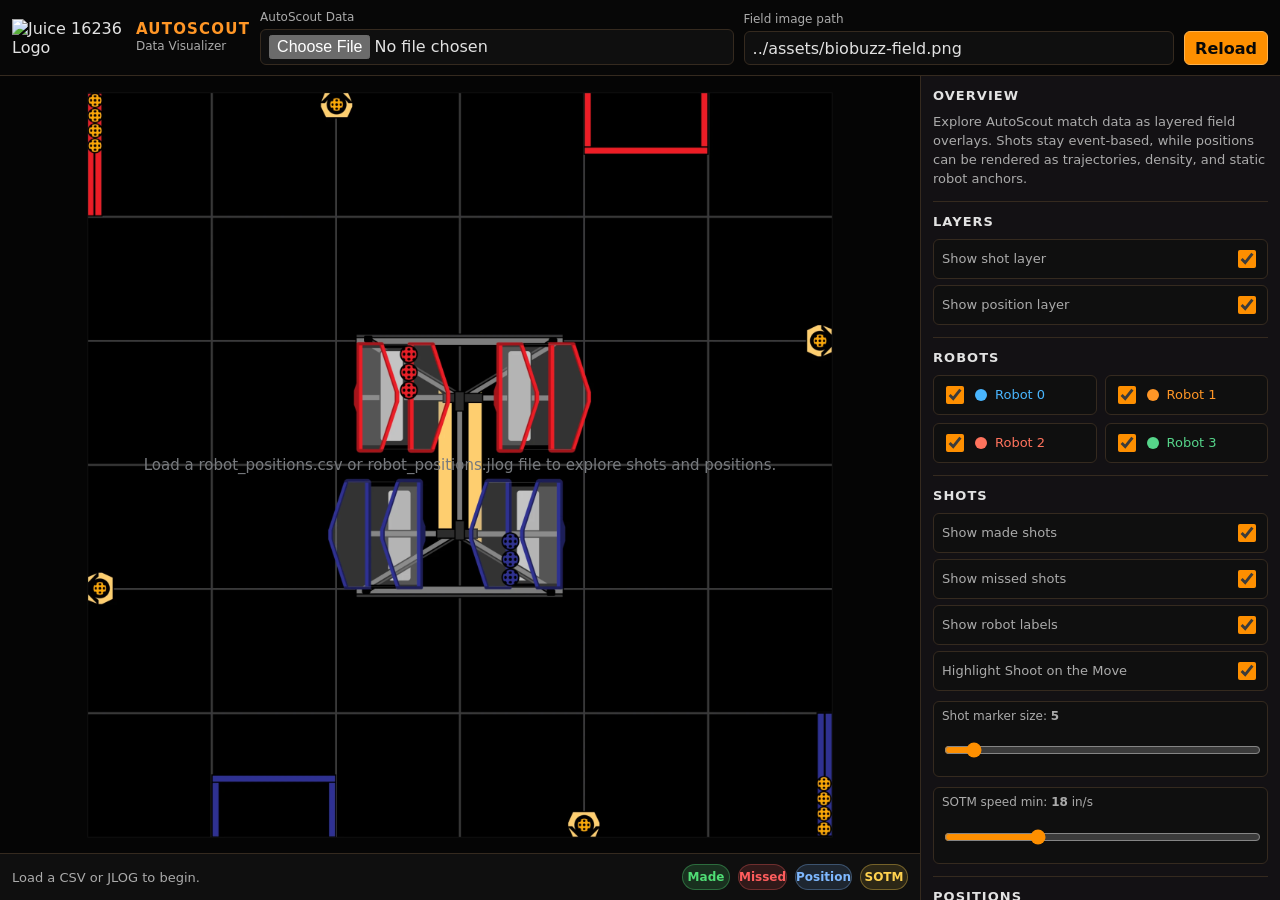
==== commit bf36fc35: "Match analytics: tip timing, robot red flags, shot heatmap, resource density - autoscout/analytics.p" ====
--- a/tools/data_visualizer.html
+++ b/tools/data_visualizer.html
@@ -468,7 +468,7 @@
       </div>
       <div class="field">
         <label for="imageUrl">Field image path</label>
-        <input id="imageUrl" type="text" value="assets/biobuzz-field.png">
+        <input id="imageUrl" type="text" value="../assets/biobuzz-field.png">
       </div>
       <button id="reloadImage" class="primary" type="button">Reload</button>
     </header>
@@ -596,7 +596,7 @@
         <section class="section">
           <div class="section-title">Notes</div>
           <div class="credit">
-            Default background image: local asset at <code>assets/biobuzz-field.png</code>.
+            Default background image: local asset at <code>../assets/biobuzz-field.png</code> (the BIOBUZZ field).
             Only the background image rotates; the plotted data remains in AutoScout's center-origin field frame with <code>x</code> and <code>y</code> spanning roughly <code>-72..72</code> inches.
           </div>
         </section>
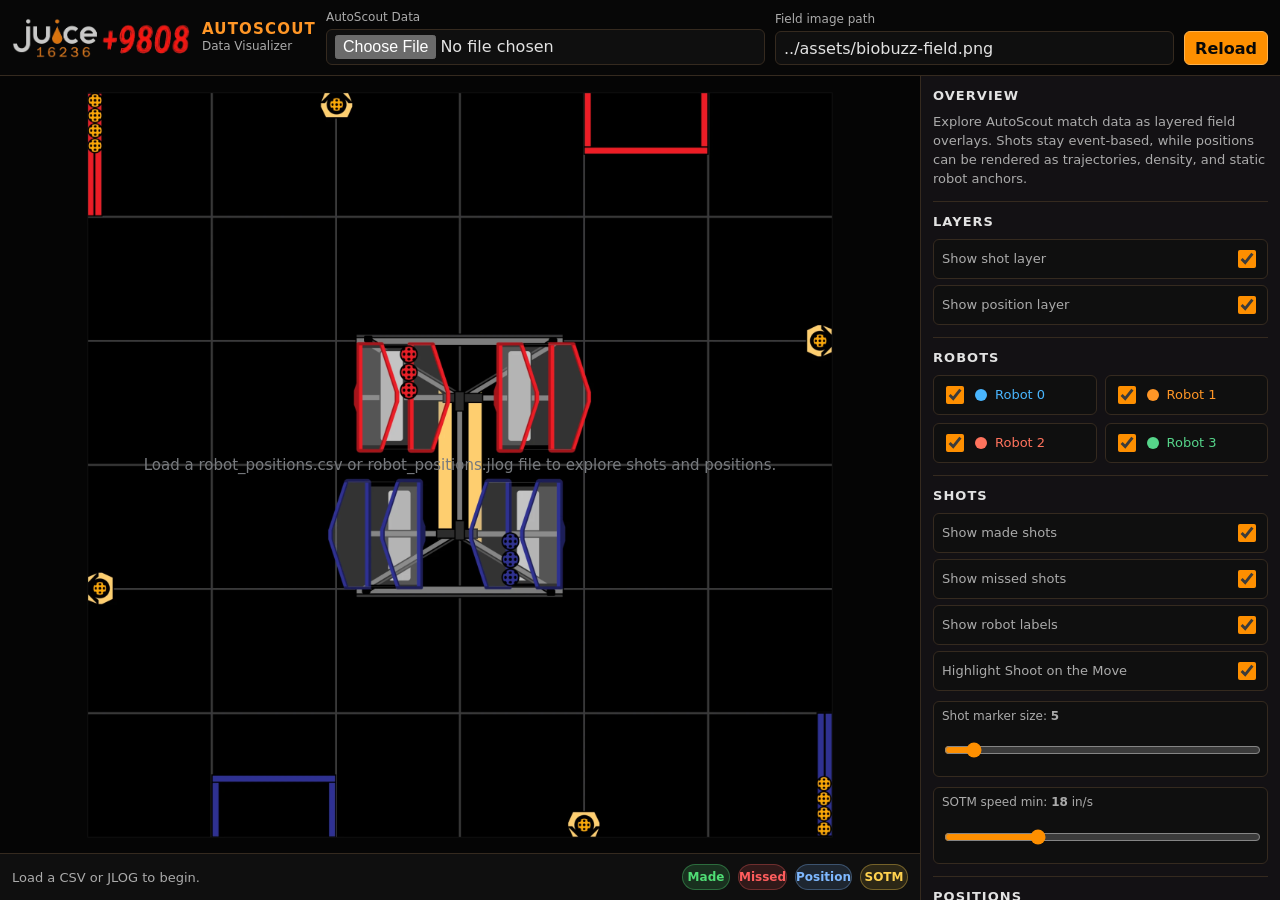
==== commit 0574de18: "Tools use a local logo instead of juicerobotics.org data_visualizer.html and manual_tracker.html loa" ====
--- a/tools/data_visualizer.html
+++ b/tools/data_visualizer.html
@@ -113,7 +113,7 @@
 
     .brand {
       display: grid;
-      grid-template-columns: 112px minmax(0, 1fr);
+      grid-template-columns: auto minmax(0, 1fr);
       gap: 12px;
       align-items: center;
       min-width: 0;
@@ -128,8 +128,9 @@
 
     .brand-logo img {
       display: block;
-      width: 112px;
-      max-height: 40px;
+      height: 40px;
+      width: auto;
+      max-width: 180px;
       object-fit: contain;
     }
 
@@ -455,7 +456,7 @@
     <header class="topbar">
       <div class="brand" aria-label="Juice 16236 Data Visualizer">
         <div class="brand-logo">
-          <img src="https://juicerobotics.org/assets/dark/logo.png" alt="Juice 16236 Logo">
+          <img src="logo.png" alt="Juice 16236 + 9808">
         </div>
         <div>
           <div class="brand-name">AutoScout</div>
